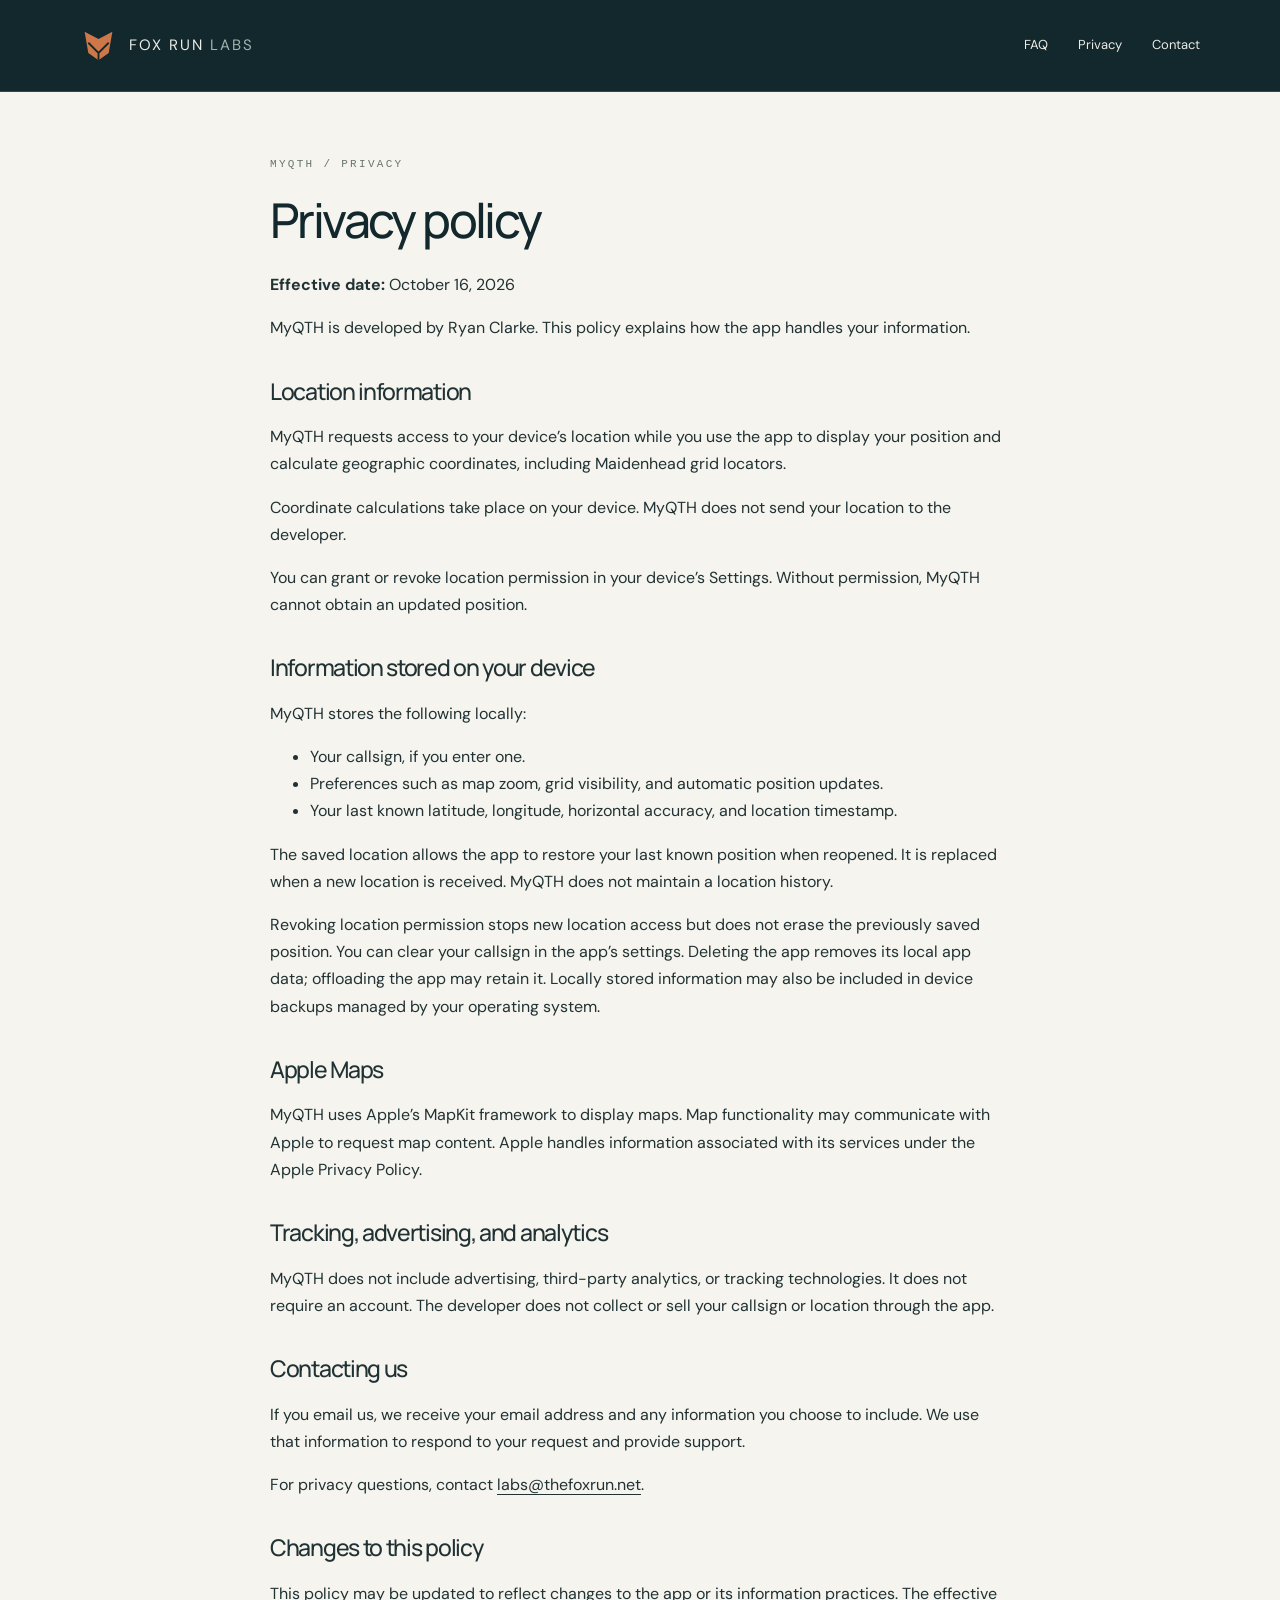
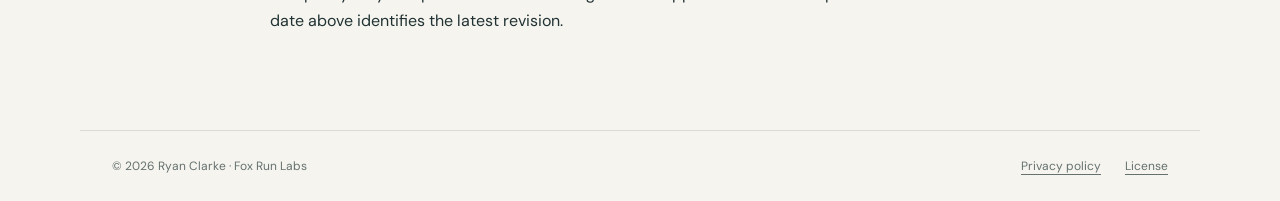
==== docs/privacy.html @ ea188235 ":Renamed doc/ to docs/ for GitHub Pages." ====
<!doctype html>
<html lang="en">

<head>
    <meta charset="utf-8">
    <meta name="viewport" content="width=device-width, initial-scale=1">
    <title>Privacy policy · MyQTH</title>
    <meta name="description"
        content="MyQTH for iOS — support, troubleshooting, privacy and license information from Fox Run Labs.">
    <meta name="theme-color" content="#12282d">
    <link rel="stylesheet" href="styles.css">
    <link rel="icon" href="favicon.svg" type="image/svg+xml">
</head>

<body><a class="skip" href="#main">Skip to content</a>
    <header><a class="brand" href="https://labs.thefoxrun.net/" aria-label="Fox Run Labs home"><svg viewBox="0 0 40 40"
                aria-hidden="true">
                <path d="M5 5l15 8L35 5l-4 23-11 8L9 28z" />
                <path class="foxline" d="M9 17l11 11 11-11M20 28v8" />
            </svg><span>FOX RUN <b>LABS</b></span></a>
        <nav aria-label="Main navigation"><a href="./#help">FAQ</a><a href="privacy.html">Privacy</a><a
                href="./#contact">Contact</a></nav>
    </header>
    <main id="main">
        <article class="document">
            <p class="eyebrow">MYQTH / PRIVACY</p>
            <h1>Privacy policy</h1>
            <p><strong>Effective date:</strong> October 16, 2026</p>
            <p>MyQTH is developed by Ryan Clarke. This policy explains how the app handles your information.</p>
            <h2>Location information</h2>
            <p>MyQTH requests access to your device’s location while you use the app to display your position and
                calculate geographic coordinates, including Maidenhead grid locators.</p>
            <p>Coordinate calculations take place on your device. MyQTH does not send your location to the developer.
            </p>
            <p>You can grant or revoke location permission in your device’s Settings. Without permission, MyQTH cannot
                obtain an updated position.</p>
            <h2>Information stored on your device</h2>
            <p>MyQTH stores the following locally:</p>
            <ul>
                <li>Your callsign, if you enter one.</li>
                <li>Preferences such as map zoom, grid visibility, and automatic position updates.</li>
                <li>Your last known latitude, longitude, horizontal accuracy, and location timestamp.</li>
            </ul>
            <p>The saved location allows the app to restore your last known position when reopened. It is replaced when
                a new location is received. MyQTH does not maintain a location history.</p>
            <p>Revoking location permission stops new location access but does not erase the previously saved position.
                You can clear your callsign in the app’s settings. Deleting the app removes its local app data;
                offloading the app may retain it. Locally stored information may also be included in device backups
                managed by your operating system.</p>
            <h2>Apple Maps</h2>
            <p>MyQTH uses Apple’s MapKit framework to display maps. Map functionality may communicate with Apple to
                request map content. Apple handles information associated with its services under the Apple Privacy
                Policy.</p>
            <h2>Tracking, advertising, and analytics</h2>
            <p>MyQTH does not include advertising, third-party analytics, or tracking technologies. It does not require
                an account. The developer does not collect or sell your callsign or location through the app.</p>
            <h2>Contacting us</h2>
            <p>If you email us, we receive your email address and any information you choose to include. We use that
                information to respond to your request and provide support.</p>
            <p>For privacy questions, contact <a href="mailto:labs@thefoxrun.net">labs@thefoxrun.net</a>.</p>
            <h2>Changes to this policy</h2>
            <p>This policy may be updated to reflect changes to the app or its information practices. The effective date
                above identifies the latest revision.</p>
        </article>
    </main>
    <footer><span>© 2026 Ryan Clarke · Fox Run Labs</span>
        <div><a href="privacy.html">Privacy policy</a><a href="license.html">License</a></div>
    </footer>
</body>

</html>
---- docs/styles.css ----
@import url('https://fonts.googleapis.com/css2?family=DM+Sans:wght@400;500;600;700&family=Manrope:wght@400;500;600;700;800&display=swap');

* {
    box-sizing: border-box
}

html {
    scroll-behavior: smooth;
    scroll-padding-top: 24px
}

body {
    margin: 0;
    background: #f6f5ef;
    color: #153532;
    font: 16px/1.65 -apple-system, BlinkMacSystemFont, "Segoe UI", sans-serif
}

a {
    color: inherit;
    text-underline-offset: 4px
}

a:hover {
    color: #815019
}

a:focus-visible,
summary:focus-visible {
    outline: 3px solid #a25e1c;
    outline-offset: 5px
}

header,
main,
footer {
    max-width: 1120px;
    margin: auto
}

header {
    padding: 30px 32px;
    display: flex;
    align-items: center;
    justify-content: space-between;
    border-bottom: 1px solid #d7ddd4
}

.brand {
    display: flex;
    gap: 8px;
    align-items: center;
    text-decoration: none;
    letter-spacing: 2px;
    font-size: 12px
}

.brand b {
    font-weight: 400;
    color: #586b61
}

.mark {
    display: inline-flex;
    align-items: center;
    justify-content: center;
    background: #153532;
    color: #fff;
    width: 34px;
    height: 34px;
    border-radius: 9px;
    font-size: 21px;
    font-weight: 700;
    letter-spacing: -4px;
    margin-right: 5px
}

.mark span {
    font-size: 18px
}

nav {
    display: flex;
    gap: 28px;
    font-size: 14px
}

nav a {
    text-decoration: none
}

main {
    padding: 0 32px
}

.hero {
    display: grid;
    grid-template-columns: 1.2fr 1fr;
    gap: 70px;
    padding: 80px 0 72px;
    align-items: center
}

.eyebrow {
    font: 600 11px/1.5 ui-monospace, monospace;
    letter-spacing: 2px;
    color: #53665b;
    margin: 0 0 20px
}

h1 {
    font-size: clamp(40px, 5vw, 64px);
    line-height: 1.08;
    letter-spacing: -2.5px;
    font-weight: 600;
    margin: 0 0 24px
}

h2 {
    font-size: 32px;
    line-height: 1.2;
    letter-spacing: -1px;
    margin: 0 0 18px
}

h3 {
    font-size: 19px;
    margin: 0 0 8px
}

.intro {
    font-size: 18px;
    color: #53635a;
    max-width: 440px;
    margin-bottom: 30px
}

.button {
    display: inline-flex;
    gap: 38px;
    background: #153532;
    color: #fff;
    text-decoration: none;
    padding: 13px 20px;
    border-radius: 6px;
    font-weight: 600
}

.button:hover {
    background: #294c42;
    color: white
}

.textlink {
    display: inline-block;
    margin: 16px;
    font-size: 14px
}

.locator {
    height: 330px;
    border: 1px solid #cbd6c6;
    border-radius: 16px;
    position: relative;
    overflow: hidden;
    background: radial-gradient(ellipse at center, #d8e7cf66 0 30%, transparent 31%), repeating-linear-gradient(0deg, transparent 0 54px, #cad5c155 55px 56px), repeating-linear-gradient(90deg, #eaf0df 0 54px, #cad5c1 55px 56px)
}

.locator:before,
.locator:after {
    content: "";
    position: absolute;
    border: 1px solid #aabda3;
    border-radius: 50%;
    width: 220px;
    height: 220px;
    left: 50%;
    top: 46%;
    transform: translate(-50%, -50%)
}

.locator:after {
    width: 140px;
    height: 140px
}

.pin {
    position: absolute;
    left: 50%;
    top: 46%;
    transform: translate(-50%, -50%);
    font-size: 52px;
    color: #254a3b
}

.north {
    position: absolute;
    right: 22px;
    top: 18px;
    font: 12px ui-monospace, monospace
}

.gridlabel,
.coordinates {
    position: absolute;
    bottom: 40px;
    width: 100%;
    text-align: center;
    font: 10px ui-monospace, monospace;
    letter-spacing: 1.5px
}

.coordinates {
    bottom: 22px;
    font-size: 8px;
    color: #52634e
}

.help {
    display: grid;
    grid-template-columns: 1fr 1.65fr;
    gap: 64px;
    padding: 58px 0;
    border-top: 1px solid #d7ddd4
}

.section-heading>p:last-child {
    color: #53635a
}

details {
    border-bottom: 1px solid #d7ddd4;
    padding: 18px 0
}

details:first-child {
    padding-top: 0
}

summary {
    cursor: pointer;
    font-size: 17px;
    font-weight: 600;
    padding-right: 12px
}

details p {
    color: #4c5e53;
    font-size: 15px;
    line-height: 1.75
}

details p:last-child {
    margin-bottom: 8px
}

.contact {
    background: #153532;
    color: #f6f5ef;
    border-radius: 12px;
    padding: 42px 48px;
    margin: 22px 0 40px;
    max-width: 100%
}

.contact .eyebrow {
    color: #c1d1b7
}

.contact>p {
    max-width: 670px
}

.email {
    display: inline-block;
    font-size: clamp(20px, 3.8vw, 34px);
    letter-spacing: -.5px;
    text-decoration: none;
    border-bottom: 1px solid #809583;
    margin: 5px 0 16px
}

.email:hover {
    color: #e4c68f
}

.small {
    font-size: 13px;
    color: #ced8ca
}

.resources {
    display: grid;
    grid-template-columns: 1fr 1fr;
    gap: 60px;
    padding: 10px 0 54px
}

.resources p {
    font-size: 14px;
    color: #53635a
}

.resources a {
    font-size: 14px;
    font-weight: 600
}

footer {
    padding: 25px 32px;
    border-top: 1px solid #d7ddd4;
    display: flex;
    justify-content: space-between;
    gap: 20px;
    color: #58675e;
    font-size: 12px
}

footer div {
    display: flex;
    gap: 24px
}

.document {
    max-width: 740px;
    padding: 64px 0 80px
}

.document h1 {
    font-size: 48px
}

.document h2 {
    font-size: 23px;
    margin-top: 36px
}

.document p {
    overflow-wrap: anywhere
}

.skip {
    position: absolute;
    top: -100px;
    left: 15px;
    background: white;
    padding: 10px;
    z-index: 5
}

.skip:focus {
    top: 10px
}

@media(max-width:720px) {
    header {
        padding: 22px 20px
    }

    main {
        padding: 0 20px
    }

    nav {
        gap: 16px;
        font-size: 12px
    }

    .brand {
        font-size: 10px;
        letter-spacing: 1px
    }

    .hero {
        grid-template-columns: 1fr;
        padding: 48px 0;
        gap: 30px
    }

    .locator {
        height: 230px
    }

    .help {
        grid-template-columns: 1fr;
        gap: 24px;
        padding: 36px 0
    }

    .contact {
        padding: 30px 24px
    }

    .resources {
        grid-template-columns: 1fr;
        gap: 28px
    }

    footer {
        padding: 22px 20px;
        flex-direction: column
    }

    .document h1 {
        font-size: 40px
    }
}

@media(prefers-reduced-motion:reduce) {
    html {
        scroll-behavior: auto
    }
}

/* Shared visual language from labs.thefoxrun.net. */
:root {
    --navy: #12282d;
    --cream: #f6f4ee;
    --ink: #213234;
    --muted: #647170;
    --orange: #ce7849;
    --line: #d9ddd4
}

body {
    background: var(--cream);
    color: var(--ink);
    font-family: 'DM Sans', Arial, sans-serif;
    line-height: 1.7
}

h1,
h2,
h3 {
    font-family: Manrope, Arial, sans-serif;
    font-weight: 500
}

header {
    max-width: none;
    padding: 27px max(6%, calc((100vw - 1120px)/2));
    background: var(--navy);
    color: #edece5;
    border-color: #33474a
}

.brand {
    font-size: 15px;
    gap: 12px;
    letter-spacing: 2px;
    white-space: nowrap
}

.brand svg {
    width: 37px;
    fill: var(--orange);
    flex-shrink: 0
}

.brand b {
    color: #a3b3af
}

.foxline {
    fill: none;
    stroke: var(--navy);
    stroke-width: 2
}

nav {
    font-size: 13px;
    gap: 30px
}

nav a:hover,
.brand:hover {
    color: #e59a71
}

main {
    max-width: none;
    padding: 0
}

.hero {
    background: var(--navy);
    color: #eaece4;
    padding: 80px max(6%, calc((100vw - 1120px)/2));
    gap: 55px;
    grid-template-columns: 1.15fr 1fr
}

.hero .eyebrow {
    color: #a5bab5
}

.hero .eyebrow:before {
    content: '';
    display: inline-block;
    width: 6px;
    height: 6px;
    border-radius: 50%;
    background: var(--orange);
    margin-right: 10px;
    vertical-align: middle
}

h1 {
    line-height: 1.14;
    font-size: clamp(38px, 4.1vw, 61px);
    letter-spacing: -2.6px
}

h1 em {
    font-style: normal;
    color: #df9367
}

.intro {
    color: #b7c3bf;
    font-size: 16px;
    line-height: 1.8
}

.button {
    background: #db9267;
    color: #172a2e;
    border-radius: 0;
    font-size: 13px;
    padding: 12px 21px
}

.button:hover {
    background: #edaa80;
    color: #172a2e
}

.textlink {
    color: #b7c3bf;
    font-size: 13px
}

.textlink:hover {
    color: #e59a71
}

.locator {
    border-radius: 0;
    border-color: #3c5355;
    background: radial-gradient(ellipse at center, #28494a66 0 30%, transparent 31%), repeating-linear-gradient(0deg, transparent 0 54px, #49606555 55px 56px), repeating-linear-gradient(90deg, #172f34 0 54px, #49606555 55px 56px)
}

.locator:before,
.locator:after {
    border-color: #70898b
}

.pin {
    color: #df9367
}

.north {
    color: #b7c3bf
}

.gridlabel {
    color: #df9367
}

.coordinates {
    color: #a5bab5
}

.help,
.resources {
    max-width: 1120px;
    margin-left: auto;
    margin-right: auto;
    padding-left: 32px;
    padding-right: 32px
}

.help {
    border: 0;
    padding-top: 65px;
    padding-bottom: 55px
}

.eyebrow {
    font-weight: 500;
    letter-spacing: 2.3px;
    color: #67766c
}

h2 {
    letter-spacing: -1.3px
}

details {
    border-color: var(--line)
}

summary {
    font-weight: 500
}

details p,
.section-heading>p:last-child,
.resources p {
    color: var(--muted)
}

.contact {
    border-radius: 0;
    background: var(--navy);
    margin: 0;
    padding: 55px max(6%, calc((100vw - 1056px)/2))
}

.contact h2 {
    font-size: 36px
}

.contact .eyebrow {
    color: #a5bab5
}

.email {
    border-color: #70898b;
    color: #e8b08b
}

.small {
    color: #b7c3bf
}

.resources {
    padding-top: 45px;
    padding-bottom: 55px
}

.resources h3 {
    font-weight: 500
}

.document {
    max-width: 800px;
    padding: 64px 30px 80px;
    margin: auto
}

.document h1 {
    color: var(--navy)
}

footer {
    border-color: var(--line);
    color: var(--muted)
}

a:focus-visible,
summary:focus-visible {
    outline-color: var(--orange)
}

@media(max-width:720px) {
    header {
        padding: 22px 5%;
        flex-wrap: wrap;
        gap: 20px
    }

    .brand {
        font-size: 12px
    }

    nav {
        font-size: 12px;
        gap: 20px
    }

    .hero {
        grid-template-columns: 1fr;
        padding: 45px 5%;
        gap: 35px
    }

    h1 {
        letter-spacing: -1.5px
    }

    .help,
    .resources {
        padding-left: 5%;
        padding-right: 5%
    }

    .contact {
        padding: 38px 5%
    }

    .contact h2 {
        font-size: 30px
    }

    .document {
        padding: 45px 5% 60px
    }
}

.app-screenshots {
    display: flex;
    align-items: center;
    justify-content: center;
    gap: 18px;
    min-width: 0;
    padding: 6px 0 20px
}

.app-screenshots img {
    display: block;
    width: calc(50% - 9px);
    max-width: 220px;
    height: auto;
    filter: drop-shadow(0 12px 16px #0004)
}

.app-screenshots img:nth-child(2) {
    transform: translateY(20px)
}

@media(max-width:720px) {
    .app-screenshots {
        max-width: 460px;
        width: 100%;
        margin: auto;
        gap: 16px
    }

    .app-screenshots img {
        width: calc(50% - 8px)
    }
}
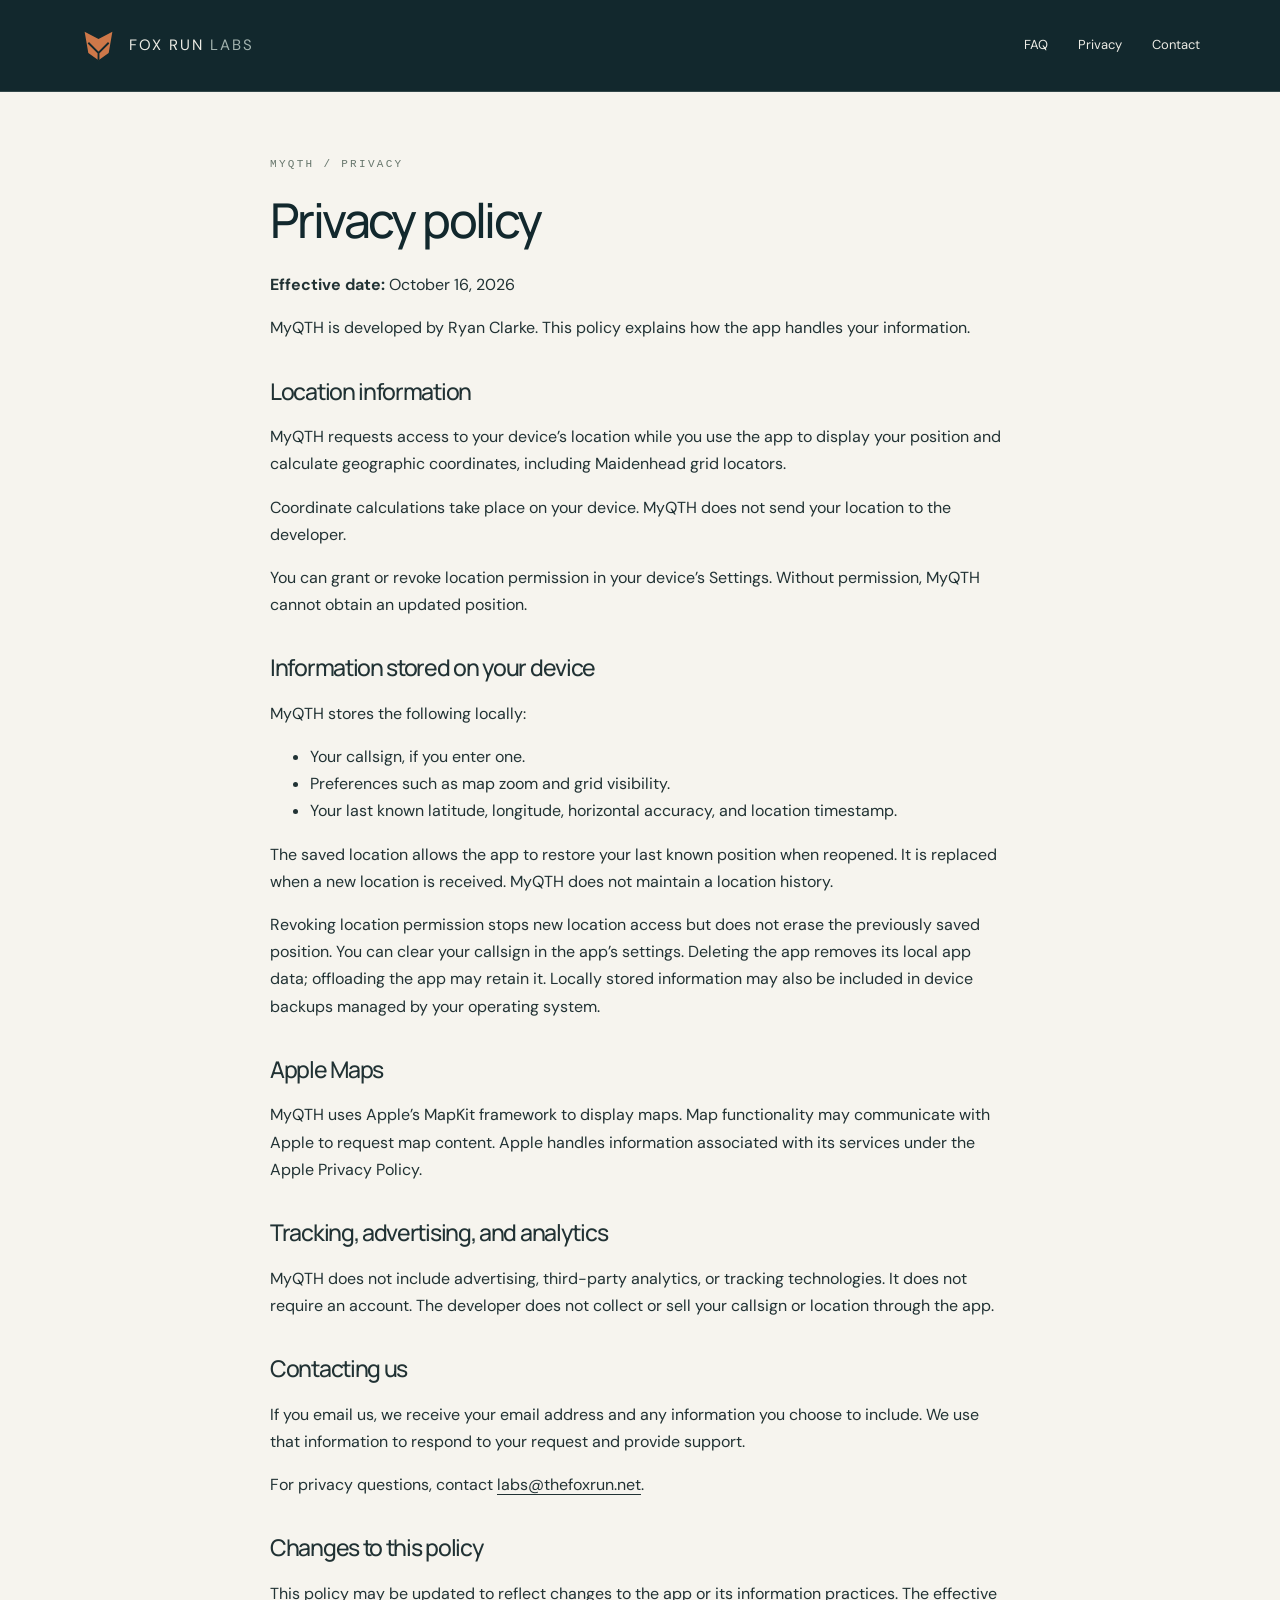
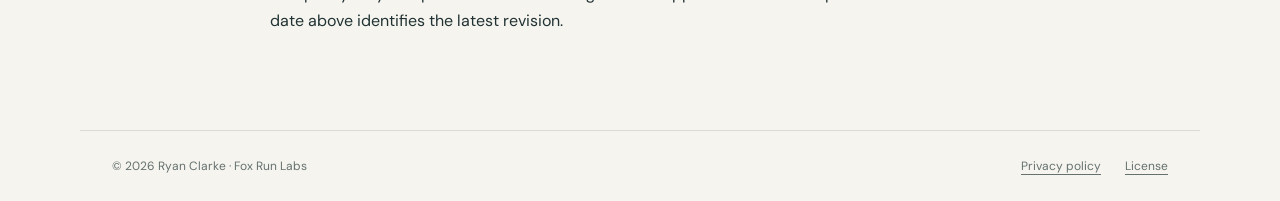
==== commit 32e56e1a: "Updated README.md and privacy policy to reflect removal of auto updates and proper rounding of UTM." ====
--- a/docs/privacy.html
+++ b/docs/privacy.html
@@ -38,7 +38,7 @@
             <p>MyQTH stores the following locally:</p>
             <ul>
                 <li>Your callsign, if you enter one.</li>
-                <li>Preferences such as map zoom, grid visibility, and automatic position updates.</li>
+                <li>Preferences such as map zoom and grid visibility.</li>
                 <li>Your last known latitude, longitude, horizontal accuracy, and location timestamp.</li>
             </ul>
             <p>The saved location allows the app to restore your last known position when reopened. It is replaced when
